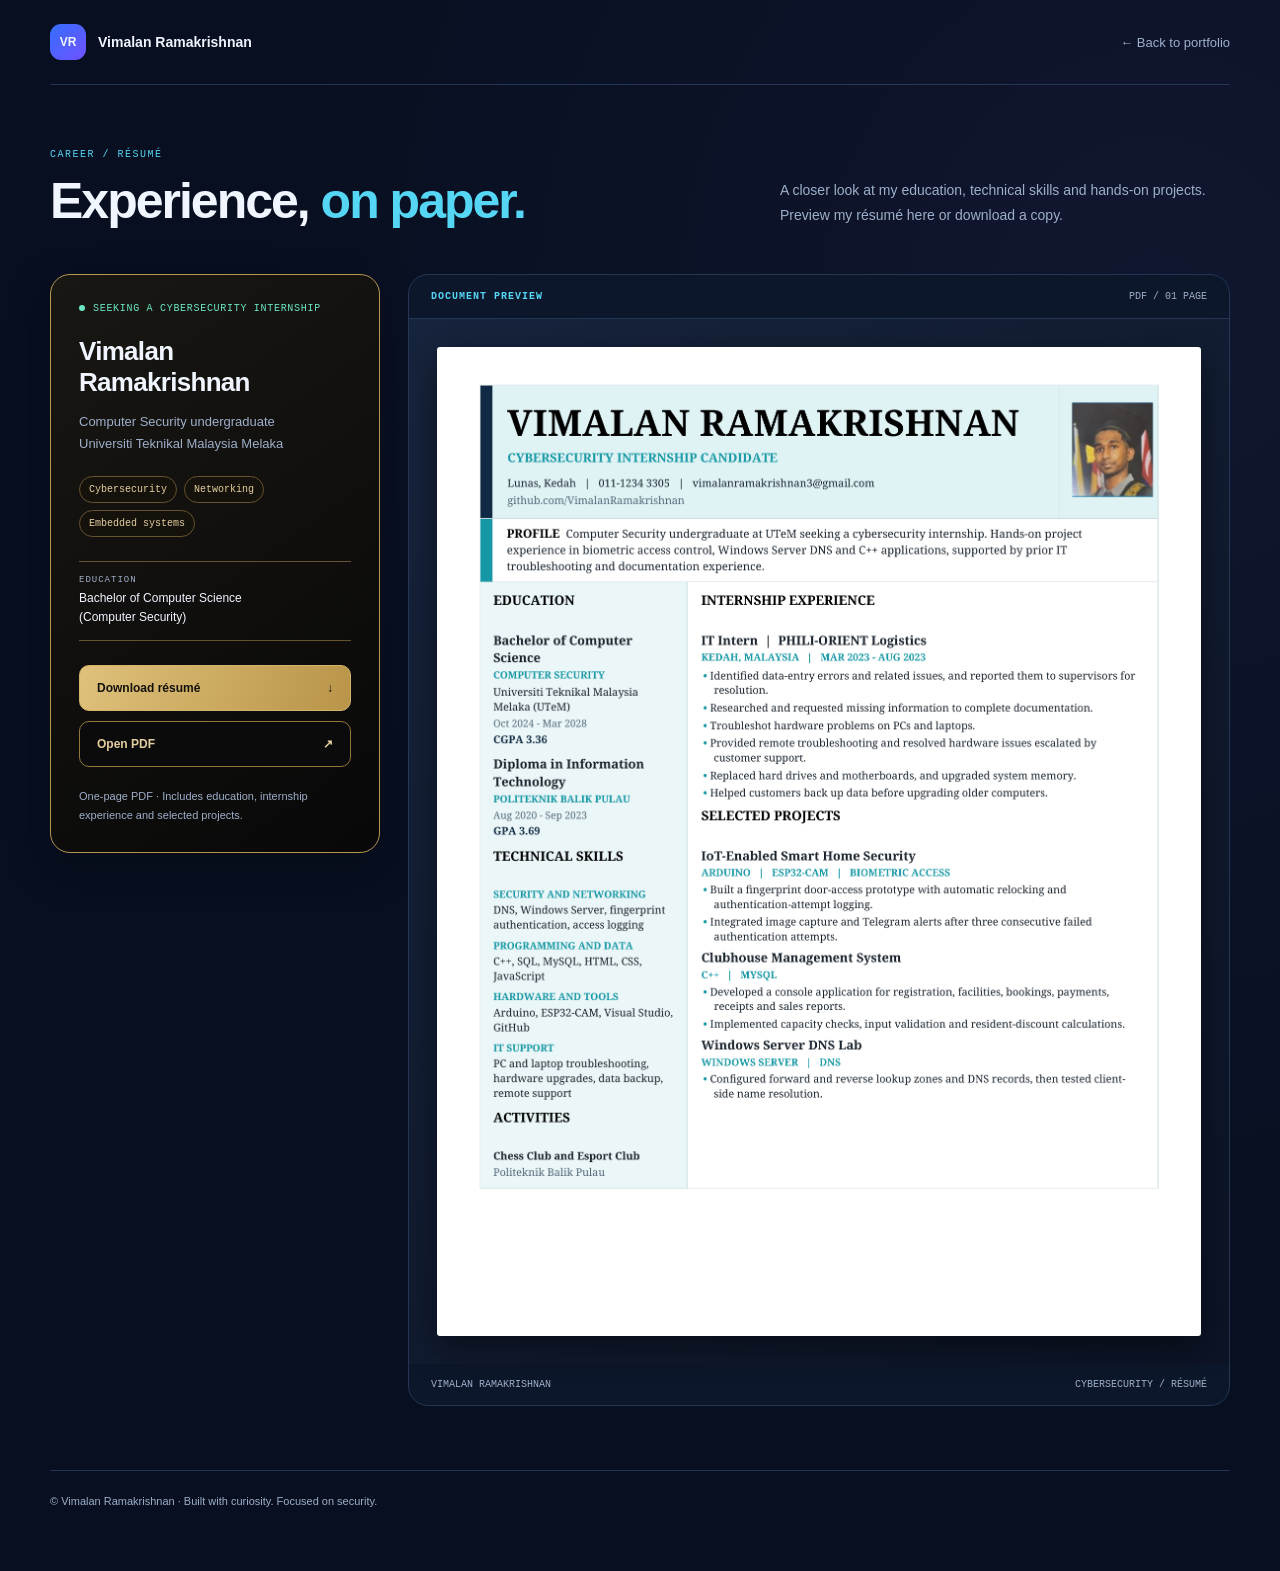
==== resume.html @ df8a405f "Upload Resume" ====
<!doctype html>
<html lang="en"><head><meta charset="utf-8"><meta name="viewport" content="width=device-width,initial-scale=1"><title>Résumé | Vimalan Ramakrishnan</title>
<style>
:root{color-scheme:dark;--ink:#f1f5ff;--muted:#9eafca;--cyan:#55d6f5;--line:#243653}*{box-sizing:border-box}body{margin:0;background:#070f20;color:var(--ink);font-family:Arial,sans-serif;background-image:radial-gradient(ellipse at 90% 20%,#20244960,transparent 55%)}a{color:inherit;text-decoration:none}button{font:inherit}header{max-width:1180px;margin:auto;padding:24px 0;display:flex;align-items:center;justify-content:space-between;border-bottom:1px solid var(--line)}.brand{display:flex;align-items:center;gap:12px;font-size:14px;font-weight:700}.mark{display:grid;place-items:center;width:36px;height:36px;border-radius:11px;background:linear-gradient(135deg,#346eff,#7052ff);font-size:12px}.back{font-size:13px;color:var(--muted)}main{max-width:1180px;margin:64px auto}.eyebrow,.meta{font:10px monospace;letter-spacing:1.5px;color:var(--cyan);text-transform:uppercase}.intro{display:flex;align-items:end;justify-content:space-between;gap:28px;margin-bottom:32px}h1{font-size:50px;letter-spacing:-2px;margin:12px 0}h1 span{color:var(--cyan)}.intro p{max-width:450px;color:var(--muted);font-size:14px;line-height:1.8}.layout{display:grid;grid-template-columns:330px 1fr;gap:28px;align-items:start}.panel{border:1px solid var(--line);border-radius:20px;background:linear-gradient(145deg,#112044,#0b1427);padding:28px}.status{font:10px monospace;color:#69e8c6;letter-spacing:.7px}.status:before{content:'';display:inline-block;width:6px;height:6px;border-radius:50%;background:#69e8c6;margin-right:8px}h2{font-size:26px;letter-spacing:-.7px;line-height:1.2;margin:22px 0 10px}.role{font-size:13px;color:var(--muted);line-height:1.7}.tags{display:flex;flex-wrap:wrap;gap:7px;margin:20px 0}.tags span{font:10px monospace;border:1px solid #30425f;border-radius:20px;padding:7px 9px;color:#b5d9ef}.facts{margin:24px 0;border-top:1px solid var(--line)}.fact{padding:13px 0;border-bottom:1px solid var(--line);font-size:12px;line-height:1.6}.fact small{display:block;color:var(--muted);font:9px monospace;text-transform:uppercase;letter-spacing:1px;margin-bottom:4px}.button{display:flex;align-items:center;justify-content:space-between;padding:15px 17px;border-radius:10px;background:linear-gradient(110deg,#356dff,#7356ff);font-weight:700;font-size:12px;transition:transform .2s,filter .2s}.button:hover{transform:translateY(-2px);filter:brightness(1.12)}.secondary{background:transparent;border:1px solid var(--line);margin-top:10px;color:#c6d4eb}.note{color:var(--muted);font-size:11px;line-height:1.7;margin:20px 0 0}.viewer{border:1px solid var(--line);border-radius:20px;overflow:hidden;background:#0d172b}.toolbar{padding:16px 22px;display:flex;justify-content:space-between;align-items:center;border-bottom:1px solid var(--line);font:10px monospace;color:var(--muted)}.toolbar strong{color:var(--cyan);letter-spacing:1px}.paper-wrap{padding:28px;background:linear-gradient(135deg,#17243d,#0c1426)}.paper{display:block;width:100%;height:auto;box-shadow:0 12px 35px #0007;border-radius:3px}.viewer-bottom{padding:15px 22px;display:flex;justify-content:space-between;font:10px monospace;color:var(--muted)}footer{max-width:1180px;margin:40px auto;padding:24px 0;border-top:1px solid var(--line);font-size:11px;color:var(--muted)}a:focus-visible{outline:2px solid var(--cyan);outline-offset:5px}.panel,.viewer{animation:enter .5s ease both}.viewer{animation-delay:.08s}@keyframes enter{from{opacity:0;transform:translateY(12px)}to{opacity:1;transform:none}}@media(prefers-reduced-motion:reduce){*{animation:none!important;transition:none!important}}@media(max-width:1250px){header,main,footer{margin-left:28px;margin-right:28px}}@media(max-width:760px){header{padding:20px 0}.brand{font-size:12px}.intro{display:block}h1{font-size:40px}.layout{grid-template-columns:1fr}.panel{padding:24px}main{margin-top:35px}.paper-wrap{padding:12px}.intro p{max-width:none}.toolbar{padding:14px}.viewer-bottom{padding:14px;font-size:9px}}
/* Profile card: black surface with restrained gold detailing. */
.panel{background:linear-gradient(145deg,#191713,#080808);border-color:#b79750;box-shadow:0 16px 40px #0004}
.panel .tags span{border-color:#68532f;color:#e6cf9e;background:#15120c}
.panel .facts,.panel .fact{border-color:#68532f}
.panel .button{background:linear-gradient(110deg,#dfc17b,#b99449);color:#14110a;border:1px solid #d4b46a}
.panel .button.secondary{background:#0b0b0b;color:#e6cf9e;border-color:#95763b}
.panel .button:focus-visible{outline-color:#dfc17b}
</style></head><body>
<header><a class="brand" href="index.html"><span class="mark">VR</span>Vimalan Ramakrishnan</a><a class="back" href="index.html">← Back to portfolio</a></header>
<main><div class="intro"><div><div class="eyebrow">Career / Résumé</div><h1>Experience, <span>on paper.</span></h1></div><p>A closer look at my education, technical skills and hands-on projects. Preview my résumé here or download a copy.</p></div>
<div class="layout"><aside class="panel"><div class="status">SEEKING A CYBERSECURITY INTERNSHIP</div><h2>Vimalan<br>Ramakrishnan</h2><p class="role">Computer Security undergraduate<br>Universiti Teknikal Malaysia Melaka</p><div class="tags"><span>Cybersecurity</span><span>Networking</span><span>Embedded systems</span></div><div class="facts"><div class="fact"><small>Education</small>Bachelor of Computer Science<br>(Computer Security)</div></div><a class="button" href="assets/resume/Vimalan_Ramakrishnan_Resume.pdf" download="Vimalan_Ramakrishnan_Resume.pdf">Download résumé <span aria-hidden="true">↓</span></a><a class="button secondary" href="assets/resume/Vimalan_Ramakrishnan_Resume.pdf" target="_blank" rel="noopener">Open PDF <span aria-hidden="true">↗</span></a><p class="note">One-page PDF · Includes education, internship experience and selected projects.</p></aside>
<section class="viewer" aria-label="Résumé preview"><div class="toolbar"><strong>DOCUMENT PREVIEW</strong><span>PDF / 01 PAGE</span></div><div class="paper-wrap"><img class="paper" src="assets/resume/resume-preview.png" alt="Résumé of Vimalan Ramakrishnan, covering education, technical skills, internship at PHILI-ORIENT Logistics and three selected projects. Use Open PDF for selectable text."></div><div class="viewer-bottom"><span>VIMALAN RAMAKRISHNAN</span><span>CYBERSECURITY / RÉSUMÉ</span></div></section></div></main><footer>© Vimalan Ramakrishnan · Built with curiosity. Focused on security.</footer></body></html>
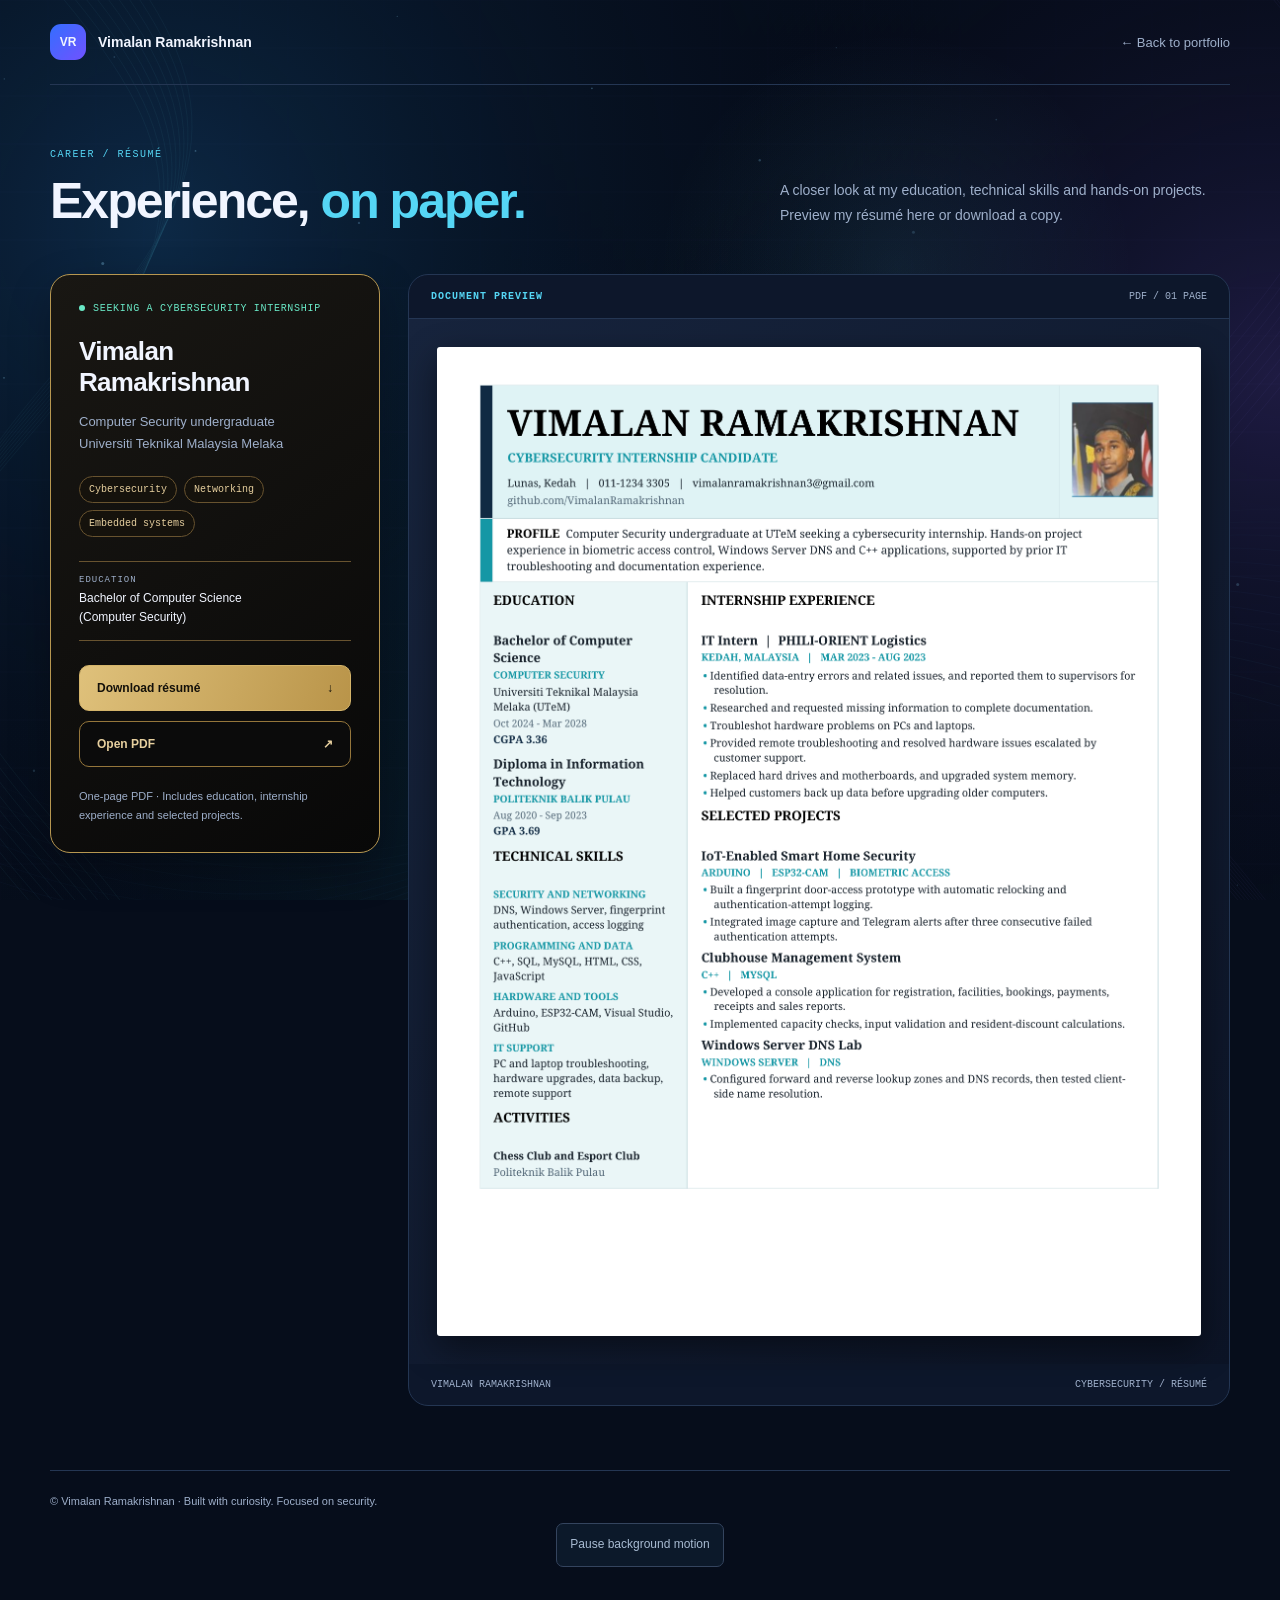
==== commit 023bfd35: "Background Animation" ====
--- a/resume.html
+++ b/resume.html
@@ -9,7 +9,9 @@
 .panel .button{background:linear-gradient(110deg,#dfc17b,#b99449);color:#14110a;border:1px solid #d4b46a}
 .panel .button.secondary{background:#0b0b0b;color:#e6cf9e;border-color:#95763b}
 .panel .button:focus-visible{outline-color:#dfc17b}
-</style></head><body>
+</style><link rel="stylesheet" href="animated-background.css?v=33" />
+<script src="animated-background.js?v=33" defer></script>
+</head><body>
 <header><a class="brand" href="index.html"><span class="mark">VR</span>Vimalan Ramakrishnan</a><a class="back" href="index.html">← Back to portfolio</a></header>
 <main><div class="intro"><div><div class="eyebrow">Career / Résumé</div><h1>Experience, <span>on paper.</span></h1></div><p>A closer look at my education, technical skills and hands-on projects. Preview my résumé here or download a copy.</p></div>
 <div class="layout"><aside class="panel"><div class="status">SEEKING A CYBERSECURITY INTERNSHIP</div><h2>Vimalan<br>Ramakrishnan</h2><p class="role">Computer Security undergraduate<br>Universiti Teknikal Malaysia Melaka</p><div class="tags"><span>Cybersecurity</span><span>Networking</span><span>Embedded systems</span></div><div class="facts"><div class="fact"><small>Education</small>Bachelor of Computer Science<br>(Computer Security)</div></div><a class="button" href="assets/resume/Vimalan_Ramakrishnan_Resume.pdf" download="Vimalan_Ramakrishnan_Resume.pdf">Download résumé <span aria-hidden="true">↓</span></a><a class="button secondary" href="assets/resume/Vimalan_Ramakrishnan_Resume.pdf" target="_blank" rel="noopener">Open PDF <span aria-hidden="true">↗</span></a><p class="note">One-page PDF · Includes education, internship experience and selected projects.</p></aside>
--- a/animated-background.css
+++ b/animated-background.css
@@ -0,0 +1,11 @@
+/* Ambient background only; existing layout and project animations stay intact. */
+body.has-animated-background { isolation: isolate; background: #060d1b; }
+body.has-animated-background::before,
+body.has-animated-background > .ambient { display: none; }
+.portfolio-atmosphere { position: fixed; inset: 0; z-index: -1; overflow: hidden; pointer-events: none; }
+.portfolio-atmosphere canvas { display: block; width: 100%; height: 100%; }
+.portfolio-atmosphere-glow { position: absolute; inset: 0; background: radial-gradient(280px circle at var(--ambient-x,70%) var(--ambient-y,30%), #64dcff16, transparent 85%); }
+.portfolio-motion-toggle { display: block; margin: 16px auto 0; padding: 10px 13px; min-height: 44px; border: 1px solid #34445e; border-radius: 7px; background: #0c192a; color: #a8bbd2; font: 12px/1.4 Arial, sans-serif; cursor: pointer; }
+.portfolio-motion-toggle:hover { border-color: #70d6ee; color: #e7f8ff; }
+.portfolio-motion-toggle:focus-visible { outline: 2px solid #70d6ee; outline-offset: 4px; }
+@media print { .portfolio-atmosphere, .portfolio-motion-toggle { display: none !important; } }
